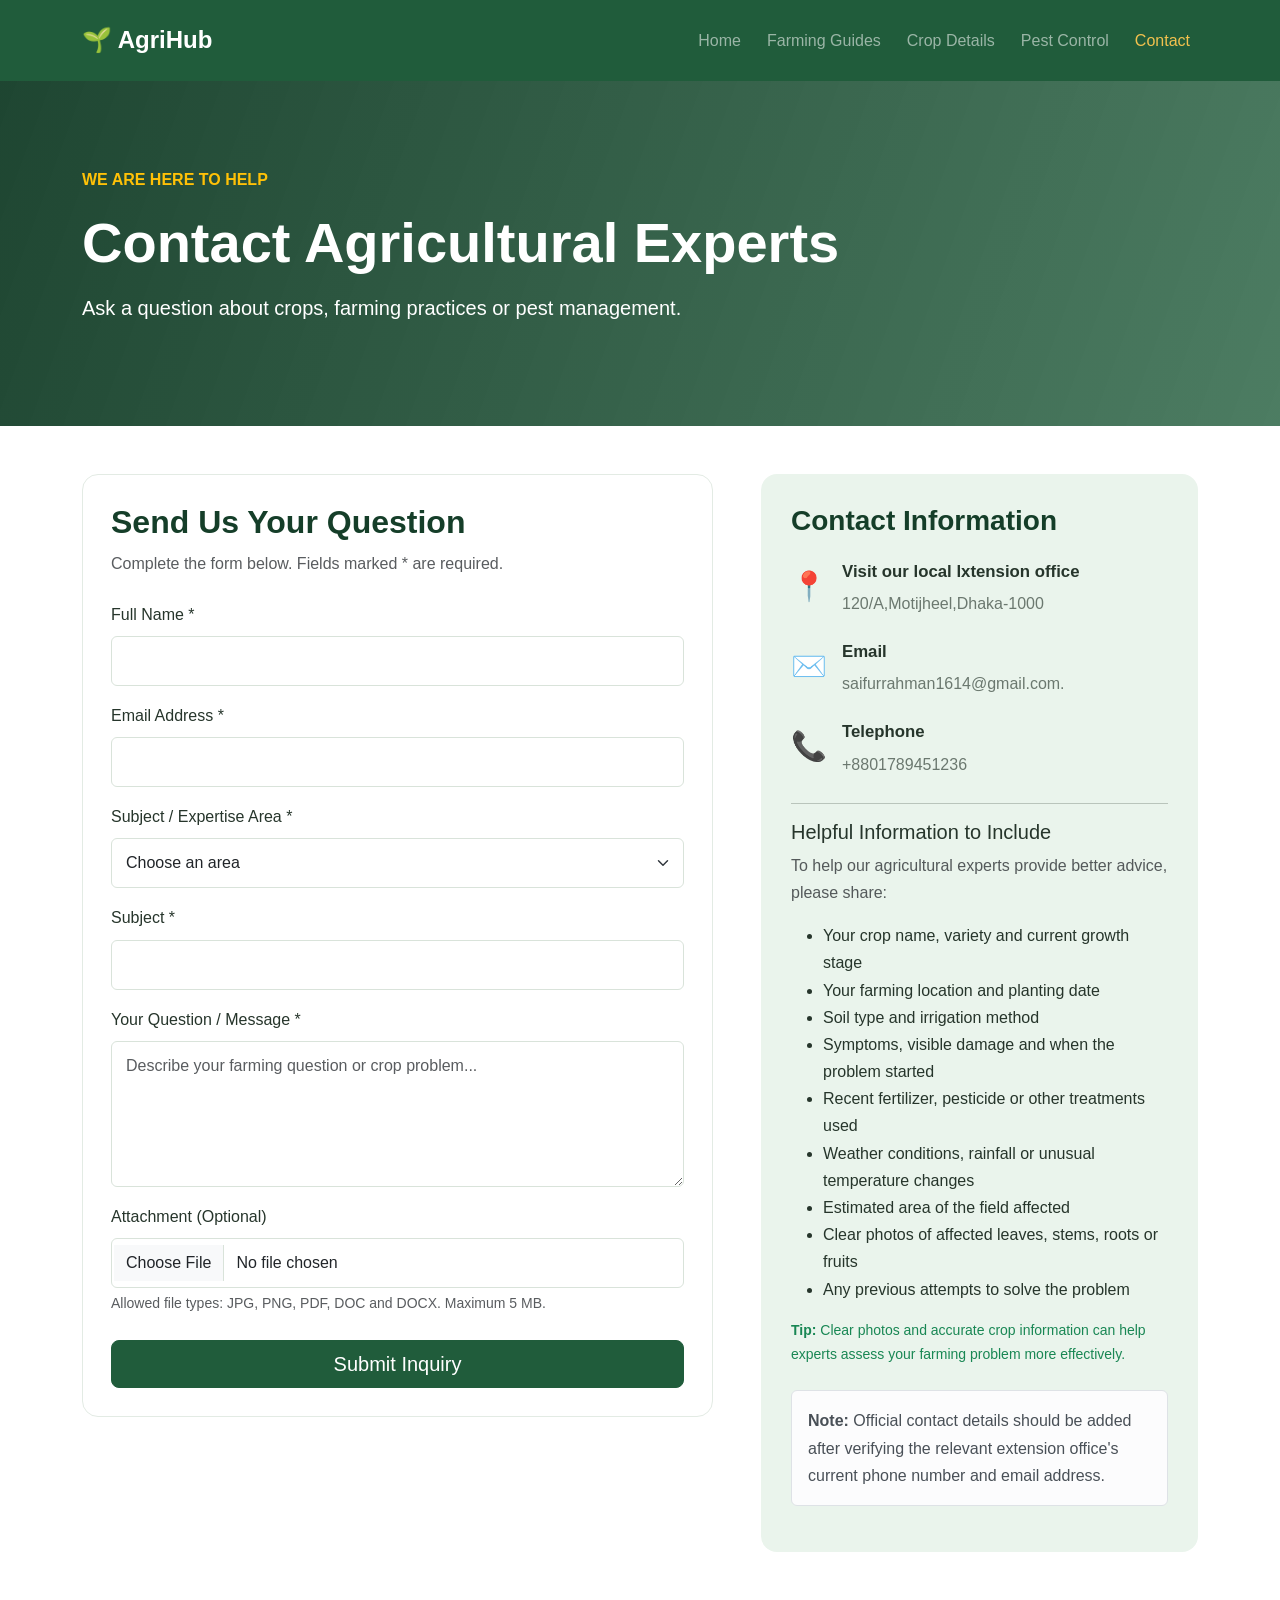
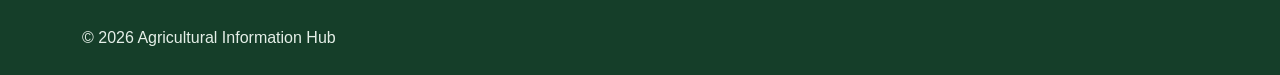
==== contact.html @ 59013cfa "first commit" ====
<!DOCTYPE html>
<html lang="en">

<head>
    <meta charset="UTF-8">
    <meta name="viewport" content="width=device-width, initial-scale=1.0">
    <title>Contact Agricultural Experts | AgriHub</title>
    <link href="https://cdn.jsdelivr.net/npm/bootstrap@5.3.3/dist/css/bootstrap.min.css" rel="stylesheet">
    <link rel="stylesheet" href="style.css">
</head>

<body>
    <nav class="navbar navbar-expand-lg navbar-dark bg-green sticky-top">
        <div class="container">
            <a class="navbar-brand fw-bold" href="index.html">🌱 AgriHub</a>
            <button class="navbar-toggler" data-bs-toggle="collapse" data-bs-target="#navbarNav"
                aria-label="Toggle navigation"><span class="navbar-toggler-icon"></span></button>
            <div class="collapse navbar-collapse" id="navbarNav">
                <ul class="navbar-nav ms-auto">
                    <li class="nav-item"><a class="nav-link" href="index.html">Home</a></li>
                    <li class="nav-item"><a class="nav-link" href="guides.html">Farming Guides</a></li>
                    <li class="nav-item"><a class="nav-link" href="crops.html">Crop Details</a></li>
                    <li class="nav-item"><a class="nav-link" href="pest-control.html">Pest Control</a></li>
                    <li class="nav-item"><a class="nav-link active" href="contact.html">Contact</a></li>
                </ul>
            </div>
        </div>
    </nav>

    <header class="page-header">
        <div class="container">
            <p class="text-warning fw-bold">WE ARE HERE TO HELP</p>
            <h1 class="display-4 fw-bold">Contact Agricultural Experts</h1>
            <p class="lead">Ask a question about crops, farming practices or pest management.</p>
        </div>
    </header>

    <section class="py-5">
        <div class="container">
            <div class="row g-5">
                <div class="col-lg-7">
                    <div class="contact-panel">
                        <h2 class="section-title mb-2">Send Us Your Question</h2>
                        <p class="text-muted mb-4">Complete the form below. Fields marked * are required.</p>

                        <div id="formMessage" class="alert d-none" role="status" aria-live="polite"></div>

                        <form id="contactForm">
                            <div class="mb-3">
                                <label for="name" class="form-label">Full Name *</label>
                                <input type="text" class="form-control" id="name" name="name" required maxlength="100"
                                    autocomplete="name">
                            </div>

                            <div class="mb-3">
                                <label for="email" class="form-label">Email Address *</label>
                                <input type="email" class="form-control" id="email" name="email" required
                                    maxlength="150" autocomplete="email">
                            </div>

                            <div class="mb-3">
                                <label for="expertise" class="form-label">Subject / Expertise Area *</label>
                                <select class="form-select" id="expertise" name="expertise" required>
                                    <option value="">Choose an area</option>
                                    <option value="crop-cultivation">Crop Cultivation</option>
                                    <option value="soil-management">Soil Management</option>
                                    <option value="irrigation">Irrigation</option>
                                    <option value="pest-control">Pest Control</option>
                                    <option value="organic-farming">Organic Farming</option>
                                    <option value="crop-disease">Crop Diseases</option>
                                    <option value="other">Other</option>
                                </select>
                            </div>

                            <div class="mb-3">
                                <label for="subject" class="form-label">Subject *</label>
                                <input type="text" class="form-control" id="subject" name="subject" required
                                    maxlength="150">
                            </div>

                            <div class="mb-3">
                                <label for="message" class="form-label">Your Question / Message *</label>
                                <textarea class="form-control" id="message" name="message" rows="5" required
                                    maxlength="3000"
                                    placeholder="Describe your farming question or crop problem..."></textarea>
                            </div>

                            <div class="mb-4">
                                <label for="attachment" class="form-label">Attachment (Optional)</label>
                                <input type="file" class="form-control" id="attachment" name="attachment"
                                    accept=".jpg,.jpeg,.png,.pdf,.doc,.docx">
                                <div class="form-text">Allowed file types: JPG, PNG, PDF, DOC and DOCX. Maximum 5 MB.
                                </div>
                            </div>

                            <button type="submit" class="btn btn-success btn-lg w-100">Submit Inquiry</button>
                        </form>
                    </div>
                </div>

                <div class="col-lg-5">
                    <div class="contact-info">
                        <h3 class="mb-4">Contact Information</h3>
                        <div class="contact-item">
                            <span>📍</span>
                            <div>
                                <h5>Visit our local lxtension office</h5>
                                <p>120/A,Motijheel,Dhaka-1000</p>
                            </div>
                        </div>
                        <div class="contact-item">
                            <span>✉️</span>
                            <div>
                                <h5>Email</h5>
                                <p>saifurrahman1614@gmail.com.</p>
                            </div>
                        </div>
                        <div class="contact-item">
                            <span>📞</span>
                            <div>
                                <h5>Telephone</h5>
                                <p>+8801789451236</p>
                            </div>
                        </div>
                        <hr>
                        <h5>Helpful Information to Include</h5>
                        <p class="text-muted">
                            To help our agricultural experts provide better advice, please share:
                        </p>
                        <ul>
                            <li>Your crop name, variety and current growth stage</li>
                            <li>Your farming location and planting date</li>
                            <li>Soil type and irrigation method</li>
                            <li>Symptoms, visible damage and when the problem started</li>
                            <li>Recent fertilizer, pesticide or other treatments used</li>
                            <li>Weather conditions, rainfall or unusual temperature changes</li>
                            <li>Estimated area of the field affected</li>
                            <li>Clear photos of affected leaves, stems, roots or fruits</li>
                            <li>Any previous attempts to solve the problem</li>
                        </ul>
                        <p class="small text-success mb-0">
                            <strong>Tip:</strong> Clear photos and accurate crop information can help experts assess
                            your farming problem more effectively.
                        </p>

                        <div class="alert alert-light border mt-4">
                            <strong>Note:</strong> Official contact details should be added after verifying the
                            relevant
                            extension office's current phone number and email address.
                        </div>
                    </div>
                </div>
            </div>
        </div>
    </section>

    <footer class="footer py-4">
        <div class="container">
            <p class="mb-0">© <span class="current-year"></span> Agricultural Information Hub</p>
        </div>
    </footer>
    <script src="https://cdn.jsdelivr.net/npm/bootstrap@5.3.3/dist/js/bootstrap.bundle.min.js"></script>
    <script src="script.js"></script>
</body>

</html>
---- style.css ----
:root {
    --green: #205c3b;
    --green-dark: #153e29;
    --green-light: #eaf4ec;
    --gold: #f2c14e;
    --text: #26352b;
    --muted: #6b786f;
    --border: #e3ebe4;
    --white: #ffffff;
}

* {
    box-sizing: border-box;
}

html {
    scroll-behavior: smooth;
    scroll-padding-top: 85px;
}

body {
    margin: 0;
    font-family: Arial, Helvetica, sans-serif;
    color: var(--text);
    line-height: 1.7;
    background: var(--white);
}

img {
    max-width: 100%;
}

.bg-green {
    background-color: var(--green);
}

.navbar {
    padding: 15px 0;
}

.navbar-brand {
    font-size: 1.5rem;
}

.navbar .nav-link {
    margin-left: 10px;
    font-weight: 500;
    transition: color 0.2s ease;
}

.navbar .nav-link:hover,
.navbar .nav-link.active {
    color: var(--gold);
}

.hero {
    min-height: 580px;
    padding: 90px 0;
    color: white;
    background:
        linear-gradient(90deg, rgba(15, 43, 26, 0.88), rgba(15, 43, 26, 0.35)),
        url("https://images.unsplash.com/photo-1500382017468-9049fed747ef?auto=format&fit=crop&w=1920&q=85") center / cover no-repeat;
}

.hero h1 {
    line-height: 1.15;
}

.hero p {
    max-width: 650px;
}

.section-label {
    color: var(--green);
    font-weight: 700;
    font-size: 0.8rem;
    letter-spacing: 2px;
    margin-bottom: 8px;
}

.section-title {
    color: var(--green-dark);
    font-weight: 700;
    margin-bottom: 15px;
}

.info-card {
    padding: 30px;
    border: 1px solid var(--border);
    border-radius: 16px;
    background: white;
    transition: transform 0.25s ease, box-shadow 0.25s ease;
}

.info-card:hover {
    transform: translateY(-5px);
    box-shadow: 0 12px 30px rgba(24, 68, 42, 0.09);
}

.info-card h4 {
    font-weight: 700;
    margin-bottom: 12px;
}

.feature-icon {
    font-size: 2.5rem;
    margin-bottom: 15px;
}

.custom-card {
    border: 1px solid var(--border);
    border-radius: 14px;
    overflow: hidden;
    box-shadow: 0 4px 15px rgba(0, 0, 0, 0.035);
    transition: transform 0.25s ease, box-shadow 0.25s ease;
}

.custom-card:hover {
    transform: translateY(-4px);
    box-shadow: 0 12px 26px rgba(0, 0, 0, 0.09);
}

.custom-card .card-img-top {
    height: 220px;
    object-fit: cover;
}

.custom-card .card-body {
    padding: 24px;
}

.custom-card h3,
.custom-card h4,
.custom-card h5 {
    color: var(--green-dark);
    font-weight: 700;
}

.category-card {
    display: block;
    position: relative;
    overflow: hidden;
    border-radius: 14px;
    text-decoration: none;
    color: white;
}

.category-card img {
    display: block;
    width: 100%;
    height: 230px;
    object-fit: cover;
    transition: transform 0.35s ease;
}

.category-card:hover img {
    transform: scale(1.08);
}

.category-card h5 {
    position: absolute;
    inset: auto 0 0;
    margin: 0;
    padding: 35px 15px 18px;
    font-weight: 700;
    background: linear-gradient(transparent, rgba(0, 0, 0, 0.8));
}

.pest-banner {
    color: white;
    background: var(--green);
    padding: 55px 0;
}

.page-header {
    padding: 85px 0;
    color: white;
    background:
        linear-gradient(110deg, rgba(21, 62, 41, 0.96), rgba(32, 92, 59, 0.8)),
        url("https://images.unsplash.com/photo-1499529112087-3cb3b73cec95?auto=format&fit=crop&w=1600&q=80") center / cover no-repeat;
}

.page-header h1 {
    margin-bottom: 15px;
}

.page-header p:last-child {
    max-width: 700px;
}

.footer {
    color: #e5efe8;
    background: var(--green-dark);
}

.btn-success {
    background-color: var(--green);
    border-color: var(--green);
}

.btn-success:hover,
.btn-success:focus {
    background-color: var(--green-dark);
    border-color: var(--green-dark);
}

.btn-outline-success {
    color: var(--green);
    border-color: var(--green);
}

.btn-outline-success:hover {
    background-color: var(--green);
    border-color: var(--green);
}

.filter-panel,
.contact-panel {
    padding: 28px;
    border: 1px solid var(--border);
    border-radius: 16px;
    background: #fff;
}

.form-control,
.form-select {
    border-color: #d9e3da;
    padding: 12px 14px;
}

.form-control:focus,
.form-select:focus {
    border-color: var(--green);
    box-shadow: 0 0 0 0.2rem rgba(32, 92, 59, 0.13);
}

.crop-profile {
    transition: opacity 0.2s ease;
}

.crop-profile .card {
    height: 100%;
}

.step-card {
    height: 100%;
    padding: 28px;
    border: 1px solid var(--border);
    border-radius: 14px;
    background: white;
}

.step-number {
    display: inline-flex;
    align-items: center;
    justify-content: center;
    width: 48px;
    height: 48px;
    margin-bottom: 16px;
    border-radius: 50%;
    color: white;
    background: var(--green);
    font-weight: 700;
}

.step-card h4 {
    color: var(--green-dark);
    font-weight: 700;
}

.contact-info {
    padding: 30px;
    height: 100%;
    border-radius: 16px;
    background: var(--green-light);
}

.contact-info h3 {
    color: var(--green-dark);
    font-weight: 700;
}

.contact-item {
    display: flex;
    align-items: flex-start;
    gap: 15px;
    margin-bottom: 25px;
}

.contact-item>span {
    font-size: 1.8rem;
}

.contact-item h5 {
    font-size: 1.05rem;
    font-weight: 700;
}

.contact-item p {
    color: var(--muted);
    margin-bottom: 0;
}

@media (max-width: 991.98px) {
    .navbar .nav-link {
        margin-left: 0;
        padding: 10px 0;
    }

    .hero {
        min-height: 500px;
    }

    .hero h1 {
        font-size: 2.7rem;
    }

    .page-header {
        padding: 65px 0;
    }
}

@media (max-width: 575.98px) {
    .hero {
        min-height: 480px;
        padding: 65px 0;
    }

    .hero h1 {
        font-size: 2.25rem;
    }

    .hero .btn {
        margin-bottom: 10px;
    }

    .page-header h1 {
        font-size: 2.2rem;
    }

    .info-card,
    .contact-panel,
    .contact-info,
    .filter-panel {
        padding: 20px;
    }

    .custom-card .card-img-top {
        height: 200px;
    }

    .category-card img {
        height: 170px;
    }
}

@media (prefers-reduced-motion: reduce) {

    *,
    *::before,
    *::after {
        scroll-behavior: auto !important;
        transition-duration: 0.01ms !important;
        animation-duration: 0.01ms !important;
    }
}
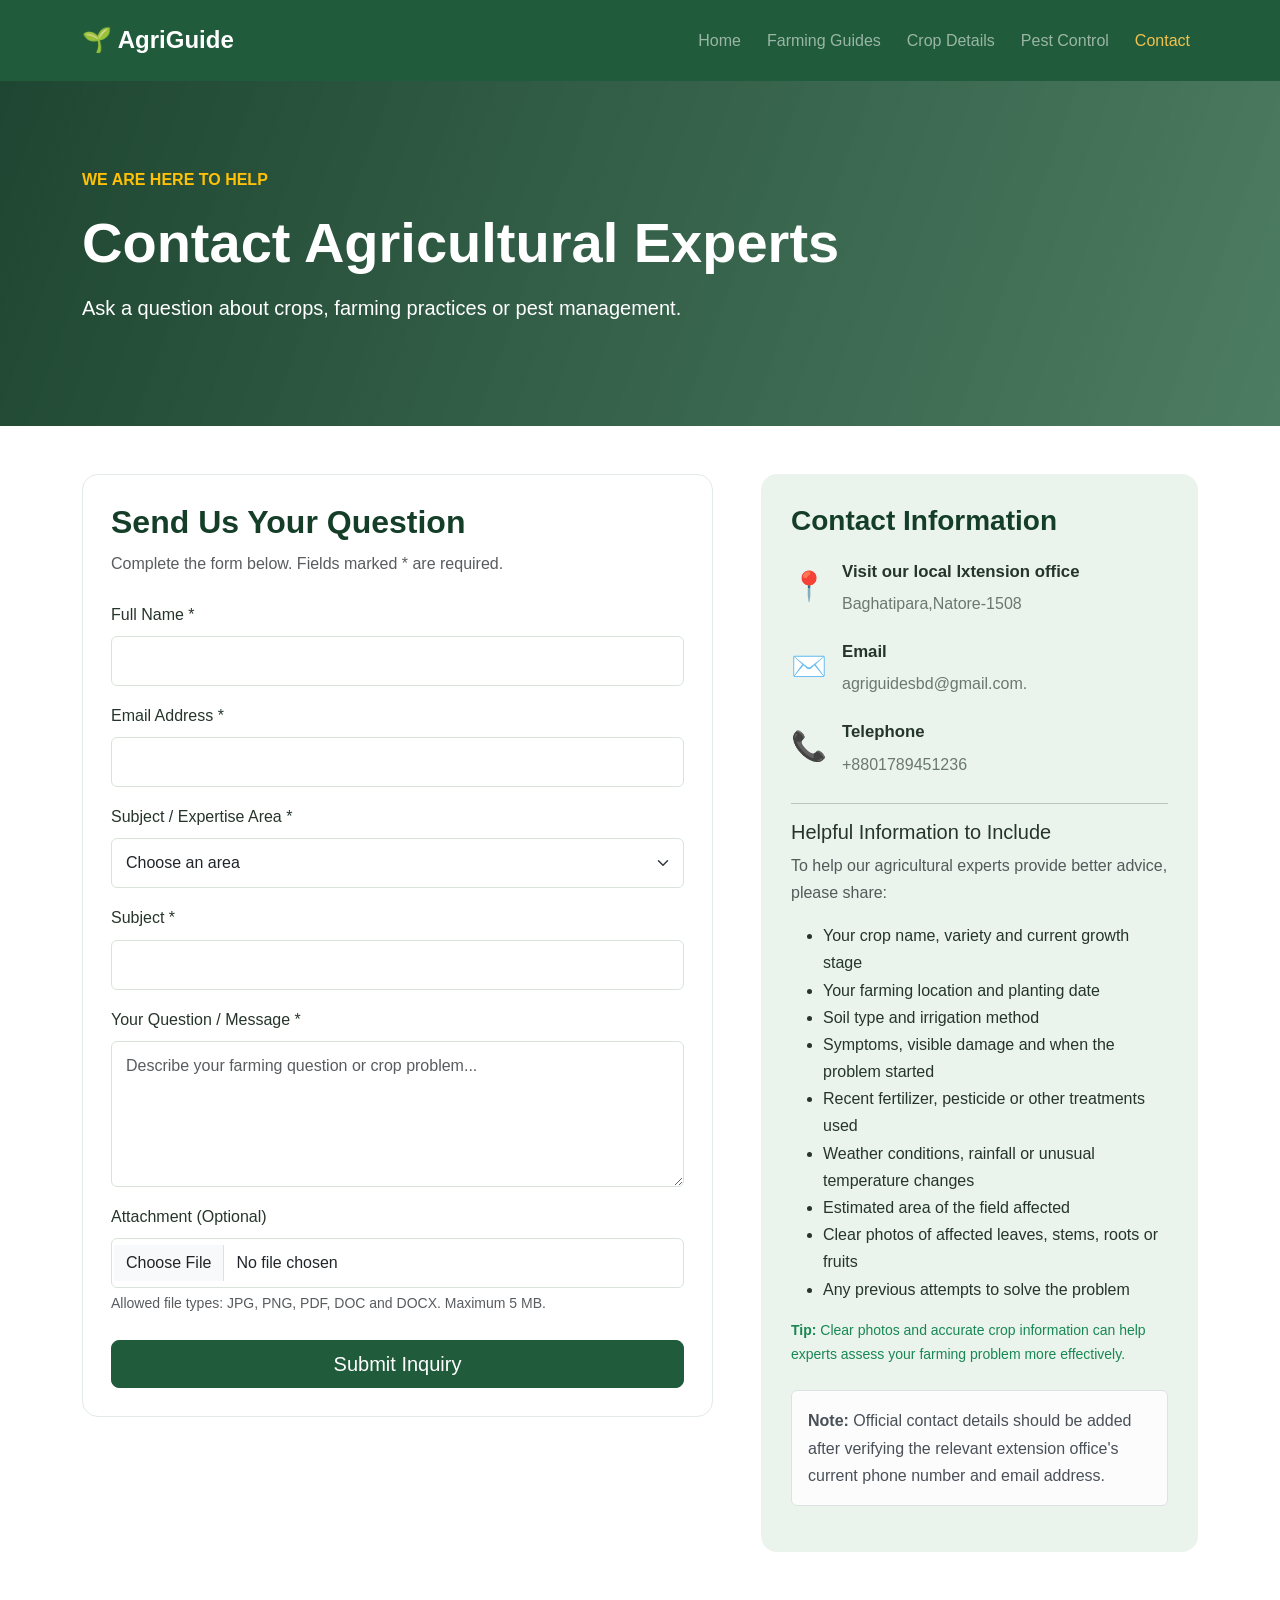
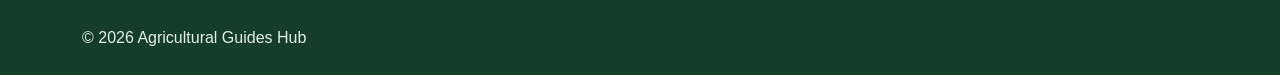
==== commit def93d7d: "final push" ====
--- a/contact.html
+++ b/contact.html
@@ -4,7 +4,8 @@
 <head>
     <meta charset="UTF-8">
     <meta name="viewport" content="width=device-width, initial-scale=1.0">
-    <title>Contact Agricultural Experts | AgriHub</title>
+    <title>Contact Agricultural Experts | AgriGuide
+    </title>
     <link href="https://cdn.jsdelivr.net/npm/bootstrap@5.3.3/dist/css/bootstrap.min.css" rel="stylesheet">
     <link rel="stylesheet" href="style.css">
 </head>
@@ -12,7 +13,8 @@
 <body>
     <nav class="navbar navbar-expand-lg navbar-dark bg-green sticky-top">
         <div class="container">
-            <a class="navbar-brand fw-bold" href="index.html">🌱 AgriHub</a>
+            <a class="navbar-brand fw-bold" href="index.html">🌱 AgriGuide
+            </a>
             <button class="navbar-toggler" data-bs-toggle="collapse" data-bs-target="#navbarNav"
                 aria-label="Toggle navigation"><span class="navbar-toggler-icon"></span></button>
             <div class="collapse navbar-collapse" id="navbarNav">
@@ -105,14 +107,14 @@
                             <span>📍</span>
                             <div>
                                 <h5>Visit our local lxtension office</h5>
-                                <p>120/A,Motijheel,Dhaka-1000</p>
+                                <p>Baghatipara,Natore-1508</p>
                             </div>
                         </div>
                         <div class="contact-item">
                             <span>✉️</span>
                             <div>
                                 <h5>Email</h5>
-                                <p>saifurrahman1614@gmail.com.</p>
+                                <p>agriguidesbd@gmail.com.</p>
                             </div>
                         </div>
                         <div class="contact-item">
@@ -156,7 +158,7 @@
 
     <footer class="footer py-4">
         <div class="container">
-            <p class="mb-0">© <span class="current-year"></span> Agricultural Information Hub</p>
+            <p class="mb-0">© <span class="current-year"></span> Agricultural Guides Hub</p>
         </div>
     </footer>
     <script src="https://cdn.jsdelivr.net/npm/bootstrap@5.3.3/dist/js/bootstrap.bundle.min.js"></script>
